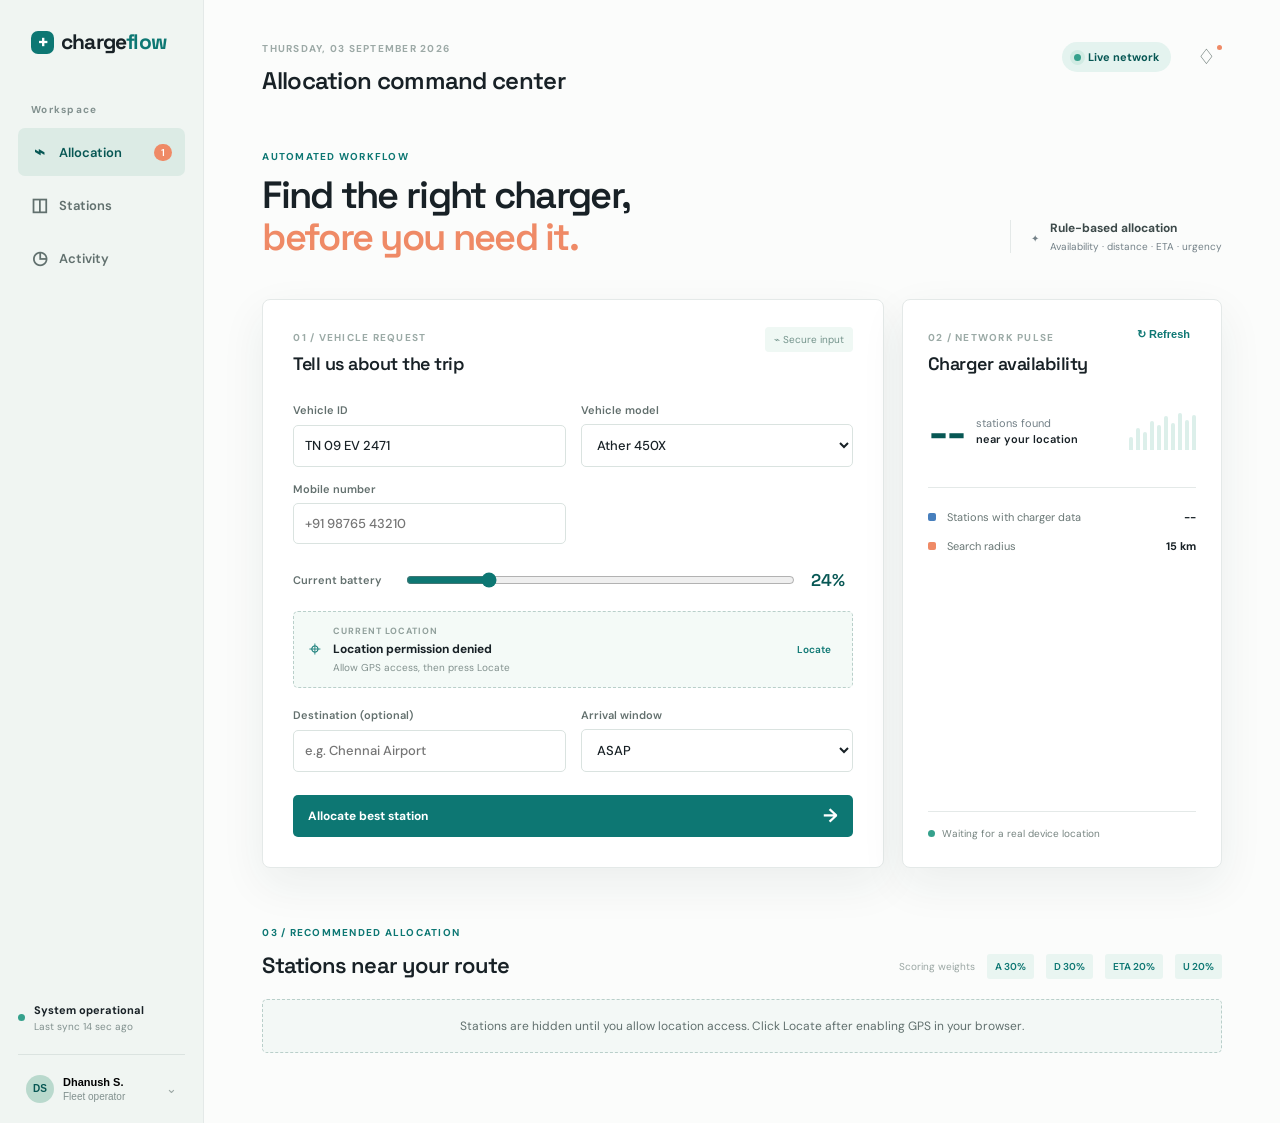
==== index.html @ c1f0092e "Add Streamlit EV charging allocation app" ====
<!doctype html>
<html lang="en">
<head>
  <meta charset="UTF-8" />
  <meta name="viewport" content="width=device-width, initial-scale=1.0" />
  <title>ChargeFlow | EV allocation command center</title>
  <meta name="description" content="Rule-based EV charging station allocation and navigation prototype." />
  <link rel="preconnect" href="https://fonts.googleapis.com" />
  <link rel="preconnect" href="https://fonts.gstatic.com" crossorigin />
  <link href="https://fonts.googleapis.com/css2?family=DM+Sans:wght@400;500;600;700&family=Space+Grotesk:wght@500;600;700&display=swap" rel="stylesheet" />
  <link rel="stylesheet" href="styles.css" />
</head>
<body>
  <div class="app-shell">
    <aside class="sidebar">
      <div class="brand"><span class="brand-mark">+</span><span>charge<span class="brand-accent">flow</span></span></div>
      <div class="sidebar-label">Workspace</div>
      <nav class="nav-list" aria-label="Primary navigation">
        <button class="nav-item active" data-view="allocation"><span class="nav-icon">⌁</span>Allocation <span class="nav-count">1</span></button>
        <button class="nav-item" data-view="stations"><span class="nav-icon">◫</span>Stations</button>
        <button class="nav-item" data-view="activity"><span class="nav-icon">◷</span>Activity</button>
      </nav>
      <div class="sidebar-bottom">
        <div class="system-status"><span class="status-dot"></span><div><strong>System operational</strong><small>Last sync 14 sec ago</small></div></div>
        <button class="user-chip"><span class="avatar">DS</span><span><strong>Dhanush S.</strong><small>Fleet operator</small></span><span class="chevron">⌄</span></button>
      </div>
    </aside>

    <main class="main-content">
      <header class="topbar">
        <div><p class="eyebrow">THURSDAY, 03 SEPTEMBER 2026</p><h1>Allocation command center</h1></div>
        <div class="topbar-actions"><span class="live-pill"><span class="pulse"></span>Live network</span><button class="icon-button" aria-label="Notifications">♢<span class="notification-dot"></span></button></div>
      </header>

      <section id="allocation-view" class="view active-view">
        <div class="overview-row">
          <div><p class="section-kicker">AUTOMATED WORKFLOW</p><h2>Find the right charger,<br /><em>before you need it.</em></h2></div>
          <div class="model-note"><span class="spark-icon">✦</span><div><strong>Rule-based allocation</strong><span>Availability · distance · ETA · urgency</span></div></div>
        </div>

        <div class="workspace-grid">
          <section class="panel request-panel">
            <div class="panel-heading"><div><span class="step-label">01 / VEHICLE REQUEST</span><h3>Tell us about the trip</h3></div><span class="secure-label">⌁ Secure input</span></div>
            <form id="allocation-form">
              <div class="field-grid">
                <label>Vehicle ID<input id="vehicle-id" type="text" value="TN 09 EV 2471" required /></label>
                <label>Vehicle model<select id="vehicle-model"><option value="sedan">Ather 450X</option><option value="suv">Tata Nexon EV</option><option value="premium">Hyundai Ioniq 5</option></select></label>
                <label>Mobile number<input id="mobile-number" type="tel" inputmode="tel" pattern="[+0-9 ()-]{10,}" placeholder="+91 98765 43210" required /></label>
              </div>
              <div class="battery-input-row"><label>Current battery</label><div class="battery-control"><input id="battery" type="range" min="5" max="100" value="24" /><output id="battery-output">24%</output></div></div>
              <div class="location-box"><div class="location-pin">⌖</div><div><span class="field-caption">CURRENT LOCATION</span><strong id="location-name">Location needed</strong><small id="location-status">Allow GPS access to find nearby stations</small></div><button type="button" class="change-location" id="change-location">Locate</button></div>
              <div class="destination-row"><label>Destination (optional)<input id="destination" type="text" placeholder="e.g. Chennai Airport" /></label><label>Arrival window<select id="arrival-window"><option>ASAP</option><option>Within 30 minutes</option><option>Within 1 hour</option><option>Emergency</option></select></label></div>
              <button class="primary-button" type="submit"><span>Allocate best station</span><span class="button-arrow">→</span></button>
            </form>
          </section>

          <section class="panel network-panel">
            <div class="panel-heading"><div><span class="step-label">02 / NETWORK PULSE</span><h3>Charger availability</h3></div><button class="refresh-button" id="refresh-data">↻ Refresh</button></div>
            <div class="network-stat"><strong id="station-count">--</strong><span>stations found<br /><b id="network-area">near your location</b></span><div class="mini-bars"><i></i><i></i><i></i><i></i><i></i><i></i><i></i><i></i><i></i><i></i></div></div>
            <div class="network-rows"><div><span class="legend blue"></span><span>Stations with charger data</span><strong id="charger-data-count">--</strong></div><div><span class="legend orange"></span><span>Search radius</span><strong>15 km</strong></div></div>
            <div class="network-footer"><span class="status-dot"></span><span id="network-status">Connecting to live map data...</span></div>
          </section>
        </div>

        <section class="results-section" id="results-section">
          <div class="results-header"><div><p class="section-kicker">03 / RECOMMENDED ALLOCATION</p><h2>Stations near your route</h2></div><div class="weight-summary"><span>Scoring weights</span><b>A 30%</b><b>D 30%</b><b>ETA 20%</b><b>U 20%</b></div></div>
          <div id="station-list" class="station-list"></div>
        </section>
      </section>

      <section id="stations-view" class="view"><div class="empty-view"><span class="empty-icon">◫</span><p class="section-kicker">NETWORK DIRECTORY</p><h2>Station operations</h2><p>Live connector inventory will appear here as your network grows.</p></div></section>
      <section id="activity-view" class="view"><div class="empty-view"><span class="empty-icon">◷</span><p class="section-kicker">AUDIT TRAIL</p><h2>Recent activity</h2><p>Reservations, reroutes, and arrival events will be tracked here.</p></div></section>
    </main>
  </div>

  <div class="modal-backdrop" id="reservation-modal" aria-hidden="true"><div class="modal"><button class="modal-close" id="modal-close" aria-label="Close">×</button><div class="success-mark">✓</div><p class="section-kicker">RESERVATION CONFIRMED</p><h2 id="modal-title">Charger reserved.</h2><p class="modal-copy">Your station has been notified and a connector is being held for your arrival.</p><div class="reservation-ticket"><div><span>RESERVATION TOKEN</span><strong id="reservation-token">CF-2471-A8Q2</strong></div><div><span>ARRIVE BY</span><strong id="modal-eta">10:24 AM</strong></div><div><span>ONE-TIME CODE</span><strong id="reservation-otp">------</strong></div><div><span>MOBILE DELIVERY</span><strong id="sms-status">Ready</strong></div></div><div class="modal-actions"><button class="secondary-button" id="print-receipt">Print receipt</button><button class="secondary-button" id="send-sms">Share receipt</button></div><button class="primary-button" id="modal-done">Start navigation <span class="button-arrow">→</span></button></div></div>
  <script src="app.js"></script>
</body>
</html>
---- styles.css ----
.station-card{grid-template-columns:2fr 1fr 1fr 1fr 1fr auto}@media(max-width:900px){.station-card{grid-template-columns:2fr 1fr 1fr}}@media(max-width:680px){.station-card{grid-template-columns:1fr 1fr}}
 .station-status strong{color:var(--teal)}
 .modal-actions{display:grid;grid-template-columns:1fr 1fr;gap:8px;margin-bottom:10px}.secondary-button{border:1px solid #b6d6cc;background:#f1faf6;color:var(--teal-dark);border-radius:4px;padding:10px 8px;font:700 10px 'DM Sans';cursor:pointer}.secondary-button:hover{background:#dcefea}.empty-results{background:#f3f8f6;border:1px dashed #b9cfca;border-radius:5px;padding:18px;color:#61706e;font-size:12px;text-align:center}
:root{--ink:#182126;--muted:#738087;--line:#e4e9e8;--paper:#fbfcfb;--panel:#fff;--teal:#0d7773;--teal-dark:#075754;--mint:#dcefea;--coral:#ef8a66;--yellow:#f4c75b;--blue:#477fbd;--shadow:0 16px 45px rgba(25,54,53,.07)}*{box-sizing:border-box}body{margin:0;background:var(--paper);color:var(--ink);font-family:'DM Sans',sans-serif;font-size:14px}.app-shell{display:flex;min-height:100vh}.sidebar{width:240px;background:#f0f5f2;border-right:1px solid var(--line);padding:28px 18px 20px;display:flex;flex-direction:column}.brand{font:700 21px 'Space Grotesk',sans-serif;letter-spacing:-.8px;padding:0 13px 48px}.brand-mark{display:inline-grid;place-items:center;width:23px;height:23px;margin-right:7px;background:var(--teal);color:#fff;border-radius:7px;font-size:20px;line-height:20px}.brand-accent{color:var(--teal)}.sidebar-label,.section-kicker,.step-label,.eyebrow{font-size:10px;letter-spacing:1.25px;font-weight:700;color:#82918f}.sidebar-label{padding:0 13px 12px}.nav-list{display:grid;gap:5px}.nav-item{border:0;background:transparent;text-align:left;color:#61706e;font:600 13px 'DM Sans',sans-serif;padding:12px 13px;border-radius:7px;cursor:pointer;display:flex;gap:11px;align-items:center}.nav-item.active{background:#dcebe5;color:var(--teal-dark)}.nav-icon{font-size:18px;width:17px;text-align:center}.nav-count{margin-left:auto;background:var(--coral);color:white;border-radius:20px;font-size:10px;padding:2px 7px}.sidebar-bottom{margin-top:auto;display:grid;gap:21px}.system-status,.user-chip{display:flex;align-items:center;gap:9px}.system-status strong,.user-chip strong{font-size:11px;display:block}.system-status small,.user-chip small{display:block;color:#81908e;font-size:10px;margin-top:3px}.status-dot,.pulse{display:inline-block;width:7px;height:7px;border-radius:50%;background:#35a18c}.user-chip{width:100%;background:transparent;border:0;text-align:left;border-top:1px solid #dbe3e0;padding:20px 8px 0;cursor:pointer}.avatar{display:grid;place-items:center;background:#b9d9cd;color:var(--teal-dark);font-size:10px;font-weight:700;border-radius:50%;width:28px;height:28px}.chevron{margin-left:auto;color:#9aa6a3}.main-content{max-width:1280px;width:100%;margin:0 auto;padding:42px 58px 70px}.topbar{display:flex;justify-content:space-between;align-items:flex-start;margin-bottom:54px}.eyebrow{margin:0 0 10px;color:#9ca9a6}.topbar h1{font:600 24px 'Space Grotesk',sans-serif;letter-spacing:-.7px;margin:0}.topbar-actions{display:flex;gap:20px;align-items:center}.live-pill{color:var(--teal-dark);font-size:11px;font-weight:700;background:#e4f3ef;padding:8px 12px;border-radius:18px}.pulse{margin-right:7px;box-shadow:0 0 0 4px #d1ebe3}.icon-button,.refresh-button,.modal-close{border:0;background:transparent;cursor:pointer;color:#64736f}.icon-button{font-size:21px;position:relative}.notification-dot{position:absolute;right:0;top:1px;width:5px;height:5px;border-radius:50%;background:var(--coral)}.overview-row,.results-header{display:flex;justify-content:space-between;align-items:end}.section-kicker{color:var(--teal);margin:0 0 12px}.overview-row h2{font:600 38px/1.1 'Space Grotesk',sans-serif;letter-spacing:-1.7px;margin:0 0 40px}.overview-row h2 em{color:var(--coral);font-style:normal}.model-note{display:flex;gap:11px;align-items:center;margin-bottom:46px;border-left:1px solid var(--line);padding-left:20px;color:#3d4a4a}.model-note strong,.model-note span{display:block}.model-note strong{font-size:12px}.model-note span{font-size:10px;color:var(--muted);margin-top:4px}.spark-icon{font-size:23px;color:var(--coral)}.workspace-grid{display:grid;grid-template-columns:minmax(0,1.65fr) minmax(260px,.85fr);gap:18px}.panel{background:var(--panel);border:1px solid var(--line);box-shadow:var(--shadow);border-radius:8px}.request-panel{padding:27px 30px 30px}.panel-heading{display:flex;justify-content:space-between;align-items:start;margin-bottom:28px}.step-label{color:#9baaa6}.panel h3{font:600 18px 'Space Grotesk',sans-serif;margin:7px 0 0;letter-spacing:-.5px}.secure-label{font-size:10px;color:#73938b;background:#eff8f4;padding:6px 9px;border-radius:4px}.field-grid,.destination-row{display:grid;grid-template-columns:1fr 1fr;gap:15px}.field-grid label,.destination-row label{display:grid;gap:7px;color:#63706e;font-size:11px;font-weight:600}.field-grid input,.field-grid select,.destination-row input,.destination-row select{width:100%;border:1px solid #dae3e0;border-radius:5px;background:#fff;padding:11px;color:var(--ink);font:500 13px 'DM Sans',sans-serif;outline:none}.field-grid input:focus,.field-grid select:focus,.destination-row input:focus,.destination-row select:focus{border-color:var(--teal)}.battery-input-row{display:flex;align-items:center;gap:22px;margin:25px 0 20px;color:#63706e;font-size:11px;font-weight:600}.battery-control{display:flex;align-items:center;gap:14px;flex:1}.battery-control input{accent-color:var(--teal);width:100%}.battery-control output{font:600 17px 'Space Grotesk',sans-serif;color:var(--teal-dark);min-width:42px}.location-box{display:flex;gap:12px;align-items:center;border:1px dashed #b9cfca;background:#f4faf7;padding:13px 15px;border-radius:5px;margin-bottom:20px}.location-pin{font-size:21px;color:var(--teal)}.field-caption,.reservation-ticket span{display:block;font-size:9px;letter-spacing:1px;color:#91a09c;font-weight:700}.location-box strong,.location-box small{display:block}.location-box strong{font-size:12px;margin:4px 0}.location-box small{font-size:10px;color:#82918e}.change-location{margin-left:auto;border:0;background:none;color:var(--teal);font:600 10px 'DM Sans';cursor:pointer}.destination-row{margin-bottom:23px}.primary-button{width:100%;display:flex;justify-content:space-between;align-items:center;border:0;border-radius:5px;background:var(--teal);color:#fff;padding:13px 15px;font:700 12px 'DM Sans';cursor:pointer;transition:background .2s,transform .2s}.primary-button:hover{background:var(--teal-dark);transform:translateY(-1px)}.button-arrow{font-size:19px;line-height:10px}.network-panel{padding:27px 25px;display:flex;flex-direction:column}.network-panel .panel-heading{margin-bottom:26px}.refresh-button{font-size:11px;color:var(--teal);font-weight:700}.network-stat{display:flex;align-items:center;gap:12px;border-bottom:1px solid var(--line);padding-bottom:25px}.network-stat>strong{font:600 48px 'Space Grotesk';letter-spacing:-3px;color:var(--teal-dark)}.network-stat span{font-size:11px;line-height:1.5;color:var(--muted)}.network-stat b{color:var(--ink);font-weight:600}.mini-bars{height:37px;display:flex;align-items:end;gap:3px;margin-left:auto}.mini-bars i{display:block;width:4px;border-radius:4px 4px 0 0;background:var(--mint)}.mini-bars i:nth-child(1){height:13px}.mini-bars i:nth-child(2){height:22px}.mini-bars i:nth-child(3){height:18px}.mini-bars i:nth-child(4){height:29px}.mini-bars i:nth-child(5){height:25px}.mini-bars i:nth-child(6){height:34px}.mini-bars i:nth-child(7){height:27px}.mini-bars i:nth-child(8){height:37px}.mini-bars i:nth-child(9){height:30px}.mini-bars i:nth-child(10){height:35px}.network-rows{display:grid;gap:15px;padding:22px 0}.network-rows div{display:grid;grid-template-columns:10px 1fr auto;align-items:center;gap:9px;font-size:11px;color:#697775}.network-rows strong{color:var(--ink)}.legend{width:8px;height:8px;border-radius:2px}.legend.blue{background:var(--blue)}.legend.orange{background:var(--coral)}.network-footer{font-size:10px;color:#768480;margin-top:auto;padding-top:15px;border-top:1px solid var(--line)}.network-footer .status-dot{margin-right:7px}.results-section{margin-top:58px}.results-header{margin-bottom:20px}.results-header h2{font:600 22px 'Space Grotesk';letter-spacing:-.8px;margin:0}.weight-summary{display:flex;gap:12px;align-items:center;color:#9aa6a3;font-size:10px}.weight-summary b{font-weight:600;color:var(--teal);background:#e9f5f1;padding:6px 8px;border-radius:3px}.station-list{display:grid;gap:10px}.station-card{display:grid;grid-template-columns:2fr 1fr 1fr 1.2fr auto;align-items:center;gap:16px;background:white;border:1px solid var(--line);border-radius:6px;padding:18px 20px;transition:border-color .2s,box-shadow .2s}.station-card.recommended{border:1.5px solid #7db9a8;box-shadow:0 8px 25px rgba(13,119,115,.08)}.station-name{display:flex;gap:12px;align-items:center}.station-badge{width:34px;height:34px;display:grid;place-items:center;background:#e7f4ef;color:var(--teal);border-radius:6px;font-size:18px}.station-name strong{display:block;font-size:13px}.station-name small{display:block;color:#899591;font-size:10px;margin-top:3px}.recommended-label{font-size:9px;color:var(--teal);font-weight:700;letter-spacing:.5px;text-transform:uppercase;margin-left:9px}.station-metric span,.score-box span{display:block;font-size:10px;color:#9aa6a3;margin-bottom:4px}.station-metric strong{font-size:12px}.availability strong{color:var(--teal)}.score-box{text-align:left}.score-box strong{font:600 18px 'Space Grotesk';color:var(--teal-dark)}.reserve-button{border:1px solid #b6d6cc;background:#f1faf6;color:var(--teal-dark);border-radius:4px;padding:9px 12px;font:700 10px 'DM Sans';cursor:pointer}.reserve-button:hover{background:var(--teal);color:#fff}.view{display:none}.view.active-view{display:block}.empty-view{min-height:60vh;display:grid;place-content:center;text-align:center}.empty-icon{font-size:42px;color:var(--teal);margin-bottom:12px}.empty-view h2{font:600 34px 'Space Grotesk';margin:4px 0 10px}.empty-view p:last-child{color:var(--muted)}.modal-backdrop{display:none;position:fixed;inset:0;background:rgba(18,36,35,.42);align-items:center;justify-content:center;padding:20px;z-index:3}.modal-backdrop.visible{display:flex}.modal{background:#fff;border-radius:9px;width:min(410px,100%);padding:38px;position:relative;box-shadow:0 30px 80px rgba(10,35,31,.25);text-align:center}.modal-close{position:absolute;top:14px;right:18px;font-size:24px}.success-mark{width:46px;height:46px;display:grid;place-items:center;border-radius:50%;background:#dff3ea;color:var(--teal);font-size:25px;margin:0 auto 18px}.modal .section-kicker{margin-bottom:9px}.modal h2{font:600 25px 'Space Grotesk';margin:0 0 10px}.modal-copy{color:var(--muted);font-size:12px;line-height:1.5;margin:0 auto 23px;max-width:280px}.reservation-ticket{display:grid;grid-template-columns:1fr 1fr;text-align:left;background:#f3f8f6;padding:14px;border-radius:5px;margin-bottom:20px}.reservation-ticket strong{display:block;font:600 13px 'Space Grotesk';margin-top:6px;color:var(--teal-dark)}@media(max-width:900px){.sidebar{width:190px}.main-content{padding:32px 28px}.station-card{grid-template-columns:2fr 1fr 1fr}.score-box{display:none}}@media(max-width:680px){.app-shell{display:block}.sidebar{width:100%;height:auto;padding:18px;display:block}.brand{padding:0 0 18px}.sidebar-label,.sidebar-bottom{display:none}.nav-list{display:flex;gap:5px}.nav-item{flex:1;justify-content:center;padding:9px 6px}.nav-item .nav-icon{display:none}.main-content{padding:28px 17px 50px}.topbar{margin-bottom:38px}.topbar h1{font-size:20px}.live-pill{display:none}.overview-row{display:block}.overview-row h2{font-size:31px;margin-bottom:27px}.model-note{margin-bottom:30px}.workspace-grid{grid-template-columns:1fr}.request-panel{padding:22px 18px}.network-panel{min-height:230px}.results-section{margin-top:42px}.results-header{display:block}.weight-summary{margin-top:14px;flex-wrap:wrap;gap:7px}.station-card{grid-template-columns:1fr 1fr;gap:15px;padding:16px}.station-name{grid-column:1/-1}.reserve-button{grid-column:2;grid-row:3}.destination-row,.field-grid{grid-template-columns:1fr}.battery-input-row{display:block}.battery-control{margin-top:9px}.modal{padding:32px 22px}}
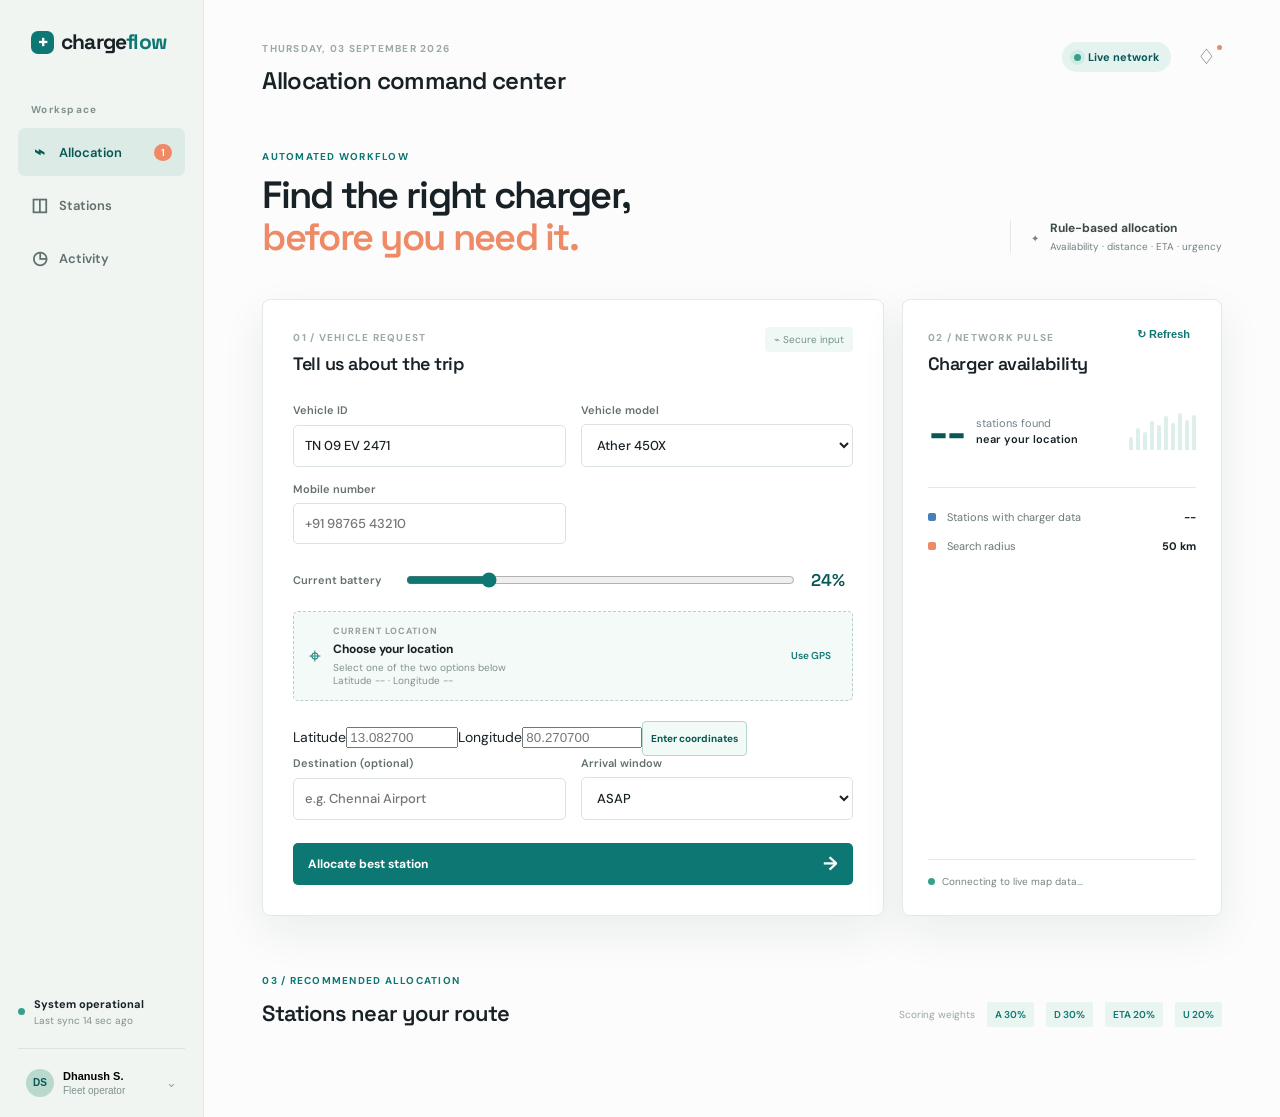
==== commit f6f6eff5: "Add customer location selection options" ====
--- a/index.html
+++ b/index.html
@@ -48,7 +48,8 @@
                 <label>Mobile number<input id="mobile-number" type="tel" inputmode="tel" pattern="[+0-9 ()-]{10,}" placeholder="+91 98765 43210" required /></label>
               </div>
               <div class="battery-input-row"><label>Current battery</label><div class="battery-control"><input id="battery" type="range" min="5" max="100" value="24" /><output id="battery-output">24%</output></div></div>
-              <div class="location-box"><div class="location-pin">⌖</div><div><span class="field-caption">CURRENT LOCATION</span><strong id="location-name">Location needed</strong><small id="location-status">Allow GPS access to find nearby stations</small></div><button type="button" class="change-location" id="change-location">Locate</button></div>
+              <div class="location-box"><div class="location-pin">⌖</div><div><span class="field-caption">CURRENT LOCATION</span><strong id="location-name">Choose your location</strong><small id="location-status">Select one of the two options below</small><small id="location-coordinates">Latitude -- · Longitude --</small></div><button type="button" class="change-location" id="change-location">Use GPS</button></div>
+              <div class="coordinates-row"><label>Latitude<input id="manual-latitude" type="number" step="0.000001" min="-90" max="90" placeholder="13.082700" /></label><label>Longitude<input id="manual-longitude" type="number" step="0.000001" min="-180" max="180" placeholder="80.270700" /></label><button type="button" class="secondary-button" id="use-coordinates">Enter coordinates</button></div>
               <div class="destination-row"><label>Destination (optional)<input id="destination" type="text" placeholder="e.g. Chennai Airport" /></label><label>Arrival window<select id="arrival-window"><option>ASAP</option><option>Within 30 minutes</option><option>Within 1 hour</option><option>Emergency</option></select></label></div>
               <button class="primary-button" type="submit"><span>Allocate best station</span><span class="button-arrow">→</span></button>
             </form>
@@ -57,7 +58,7 @@
           <section class="panel network-panel">
             <div class="panel-heading"><div><span class="step-label">02 / NETWORK PULSE</span><h3>Charger availability</h3></div><button class="refresh-button" id="refresh-data">↻ Refresh</button></div>
             <div class="network-stat"><strong id="station-count">--</strong><span>stations found<br /><b id="network-area">near your location</b></span><div class="mini-bars"><i></i><i></i><i></i><i></i><i></i><i></i><i></i><i></i><i></i><i></i></div></div>
-            <div class="network-rows"><div><span class="legend blue"></span><span>Stations with charger data</span><strong id="charger-data-count">--</strong></div><div><span class="legend orange"></span><span>Search radius</span><strong>15 km</strong></div></div>
+            <div class="network-rows"><div><span class="legend blue"></span><span>Stations with charger data</span><strong id="charger-data-count">--</strong></div><div><span class="legend orange"></span><span>Search radius</span><strong>50 km</strong></div></div>
             <div class="network-footer"><span class="status-dot"></span><span id="network-status">Connecting to live map data...</span></div>
           </section>
         </div>
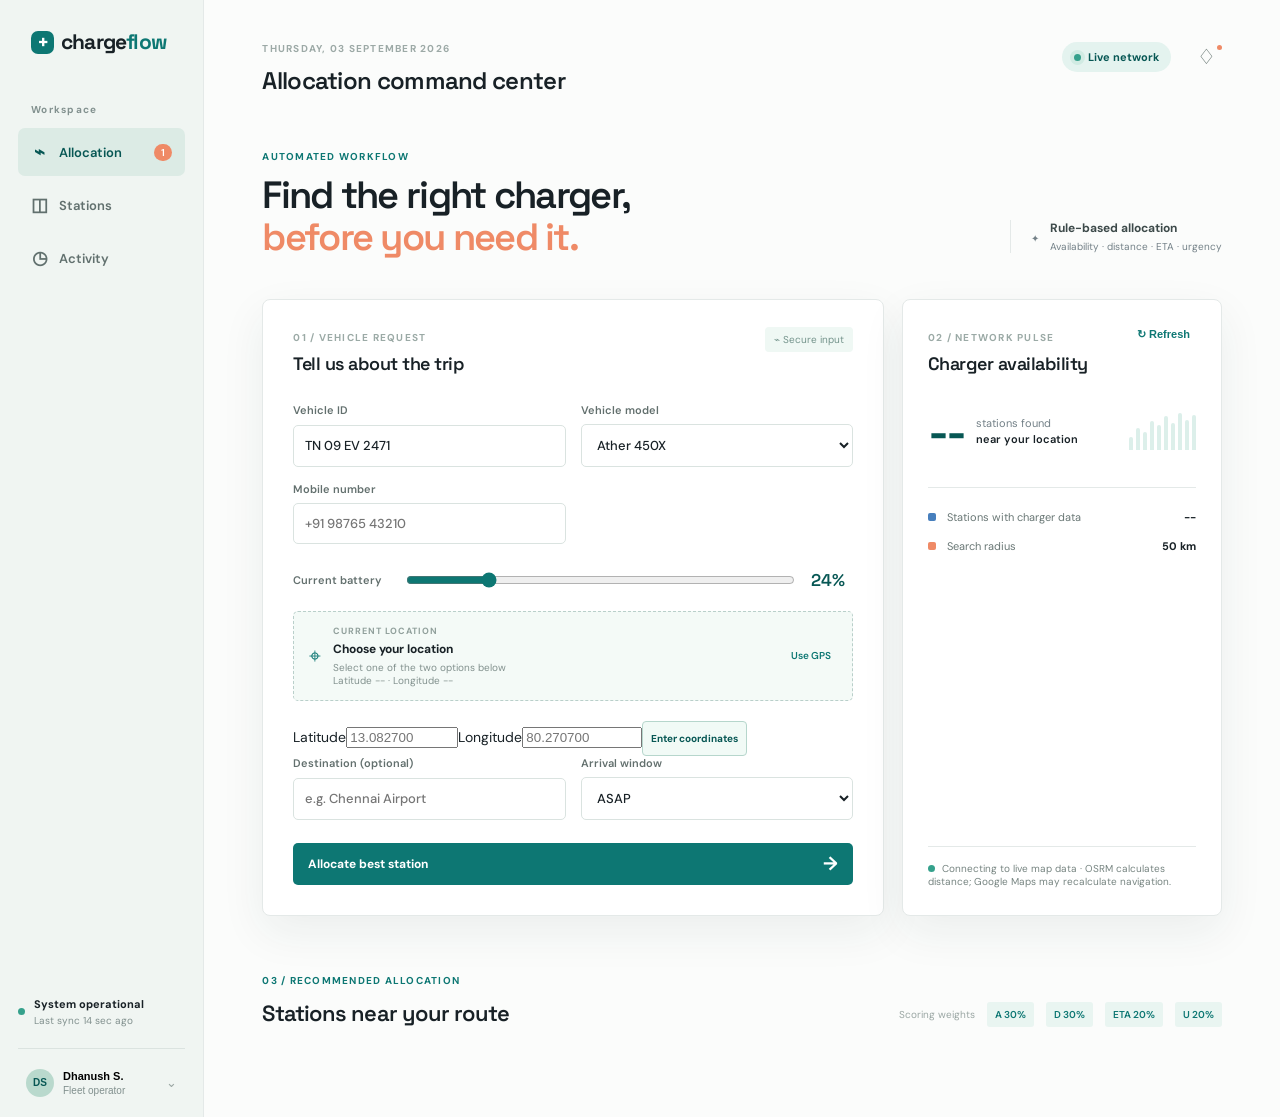
==== commit 3c87302a: "Clarify routing distance provider" ====
--- a/index.html
+++ b/index.html
@@ -59,7 +59,7 @@
             <div class="panel-heading"><div><span class="step-label">02 / NETWORK PULSE</span><h3>Charger availability</h3></div><button class="refresh-button" id="refresh-data">↻ Refresh</button></div>
             <div class="network-stat"><strong id="station-count">--</strong><span>stations found<br /><b id="network-area">near your location</b></span><div class="mini-bars"><i></i><i></i><i></i><i></i><i></i><i></i><i></i><i></i><i></i><i></i></div></div>
             <div class="network-rows"><div><span class="legend blue"></span><span>Stations with charger data</span><strong id="charger-data-count">--</strong></div><div><span class="legend orange"></span><span>Search radius</span><strong>50 km</strong></div></div>
-            <div class="network-footer"><span class="status-dot"></span><span id="network-status">Connecting to live map data...</span></div>
+            <div class="network-footer"><span class="status-dot"></span><span id="network-status">Connecting to live map data · OSRM calculates distance; Google Maps may recalculate navigation.</span></div>
           </section>
         </div>
 
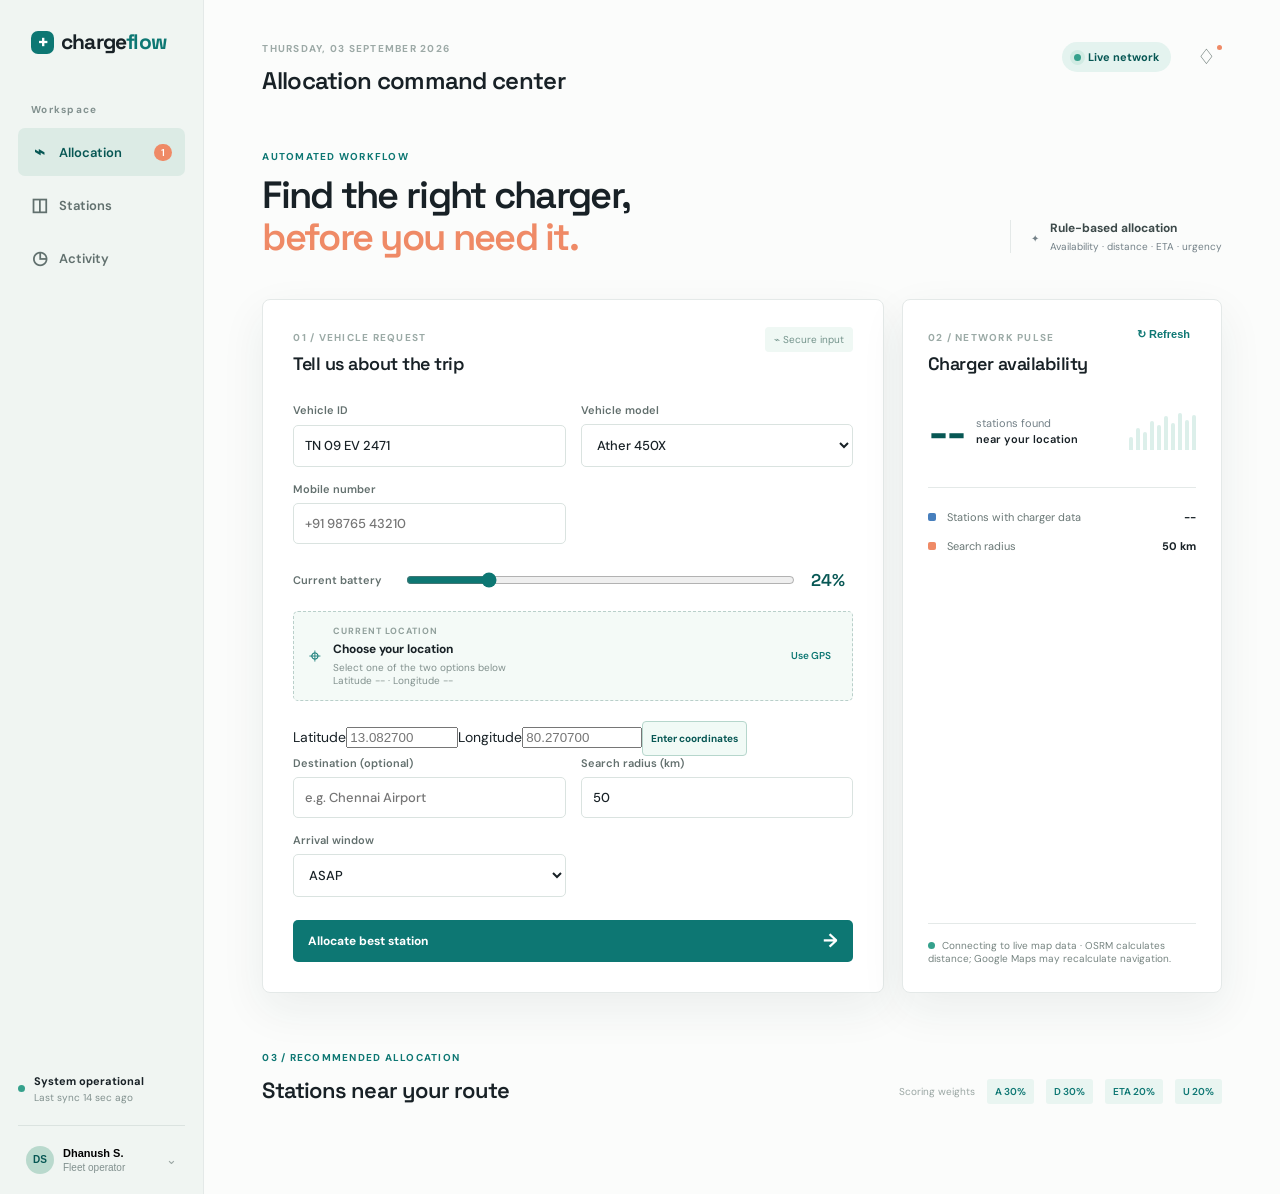
==== commit 4976541f: "Add search radius and mobile receipt delivery" ====
--- a/index.html
+++ b/index.html
@@ -50,7 +50,7 @@
               <div class="battery-input-row"><label>Current battery</label><div class="battery-control"><input id="battery" type="range" min="5" max="100" value="24" /><output id="battery-output">24%</output></div></div>
               <div class="location-box"><div class="location-pin">⌖</div><div><span class="field-caption">CURRENT LOCATION</span><strong id="location-name">Choose your location</strong><small id="location-status">Select one of the two options below</small><small id="location-coordinates">Latitude -- · Longitude --</small></div><button type="button" class="change-location" id="change-location">Use GPS</button></div>
               <div class="coordinates-row"><label>Latitude<input id="manual-latitude" type="number" step="0.000001" min="-90" max="90" placeholder="13.082700" /></label><label>Longitude<input id="manual-longitude" type="number" step="0.000001" min="-180" max="180" placeholder="80.270700" /></label><button type="button" class="secondary-button" id="use-coordinates">Enter coordinates</button></div>
-              <div class="destination-row"><label>Destination (optional)<input id="destination" type="text" placeholder="e.g. Chennai Airport" /></label><label>Arrival window<select id="arrival-window"><option>ASAP</option><option>Within 30 minutes</option><option>Within 1 hour</option><option>Emergency</option></select></label></div>
+              <div class="destination-row"><label>Destination (optional)<input id="destination" type="text" placeholder="e.g. Chennai Airport" /></label><label>Search radius (km)<input id="search-radius" type="number" min="1" max="200" step="1" value="50" required /></label><label>Arrival window<select id="arrival-window"><option>ASAP</option><option>Within 30 minutes</option><option>Within 1 hour</option><option>Emergency</option></select></label></div>
               <button class="primary-button" type="submit"><span>Allocate best station</span><span class="button-arrow">→</span></button>
             </form>
           </section>
@@ -58,7 +58,7 @@
           <section class="panel network-panel">
             <div class="panel-heading"><div><span class="step-label">02 / NETWORK PULSE</span><h3>Charger availability</h3></div><button class="refresh-button" id="refresh-data">↻ Refresh</button></div>
             <div class="network-stat"><strong id="station-count">--</strong><span>stations found<br /><b id="network-area">near your location</b></span><div class="mini-bars"><i></i><i></i><i></i><i></i><i></i><i></i><i></i><i></i><i></i><i></i></div></div>
-            <div class="network-rows"><div><span class="legend blue"></span><span>Stations with charger data</span><strong id="charger-data-count">--</strong></div><div><span class="legend orange"></span><span>Search radius</span><strong>50 km</strong></div></div>
+            <div class="network-rows"><div><span class="legend blue"></span><span>Stations with charger data</span><strong id="charger-data-count">--</strong></div><div><span class="legend orange"></span><span>Search radius</span><strong id="search-radius-summary">50 km</strong></div></div>
             <div class="network-footer"><span class="status-dot"></span><span id="network-status">Connecting to live map data · OSRM calculates distance; Google Maps may recalculate navigation.</span></div>
           </section>
         </div>
@@ -74,7 +74,7 @@
     </main>
   </div>
 
-  <div class="modal-backdrop" id="reservation-modal" aria-hidden="true"><div class="modal"><button class="modal-close" id="modal-close" aria-label="Close">×</button><div class="success-mark">✓</div><p class="section-kicker">RESERVATION CONFIRMED</p><h2 id="modal-title">Charger reserved.</h2><p class="modal-copy">Your station has been notified and a connector is being held for your arrival.</p><div class="reservation-ticket"><div><span>RESERVATION TOKEN</span><strong id="reservation-token">CF-2471-A8Q2</strong></div><div><span>ARRIVE BY</span><strong id="modal-eta">10:24 AM</strong></div><div><span>ONE-TIME CODE</span><strong id="reservation-otp">------</strong></div><div><span>MOBILE DELIVERY</span><strong id="sms-status">Ready</strong></div></div><div class="modal-actions"><button class="secondary-button" id="print-receipt">Print receipt</button><button class="secondary-button" id="send-sms">Share receipt</button></div><button class="primary-button" id="modal-done">Start navigation <span class="button-arrow">→</span></button></div></div>
+  <div class="modal-backdrop" id="reservation-modal" aria-hidden="true"><div class="modal"><button class="modal-close" id="modal-close" aria-label="Close">×</button><div class="success-mark">✓</div><p class="section-kicker">RESERVATION CONFIRMED</p><h2 id="modal-title">Charger reserved.</h2><p class="modal-copy">Your station has been notified and a connector is being held for your arrival.</p><div class="reservation-ticket"><div><span>RESERVATION TOKEN</span><strong id="reservation-token">CF-2471-A8Q2</strong></div><div><span>ARRIVE BY</span><strong id="modal-eta">10:24 AM</strong></div><div><span>ONE-TIME CODE</span><strong id="reservation-otp">------</strong></div><div><span>MOBILE DELIVERY</span><strong id="sms-status">Ready</strong></div></div><div class="modal-actions"><button class="secondary-button" id="print-receipt">Print receipt</button><button class="secondary-button" id="send-sms">Send to mobile</button></div><button class="primary-button" id="modal-done">Start navigation <span class="button-arrow">→</span></button></div></div>
   <script src="app.js"></script>
 </body>
 </html>
